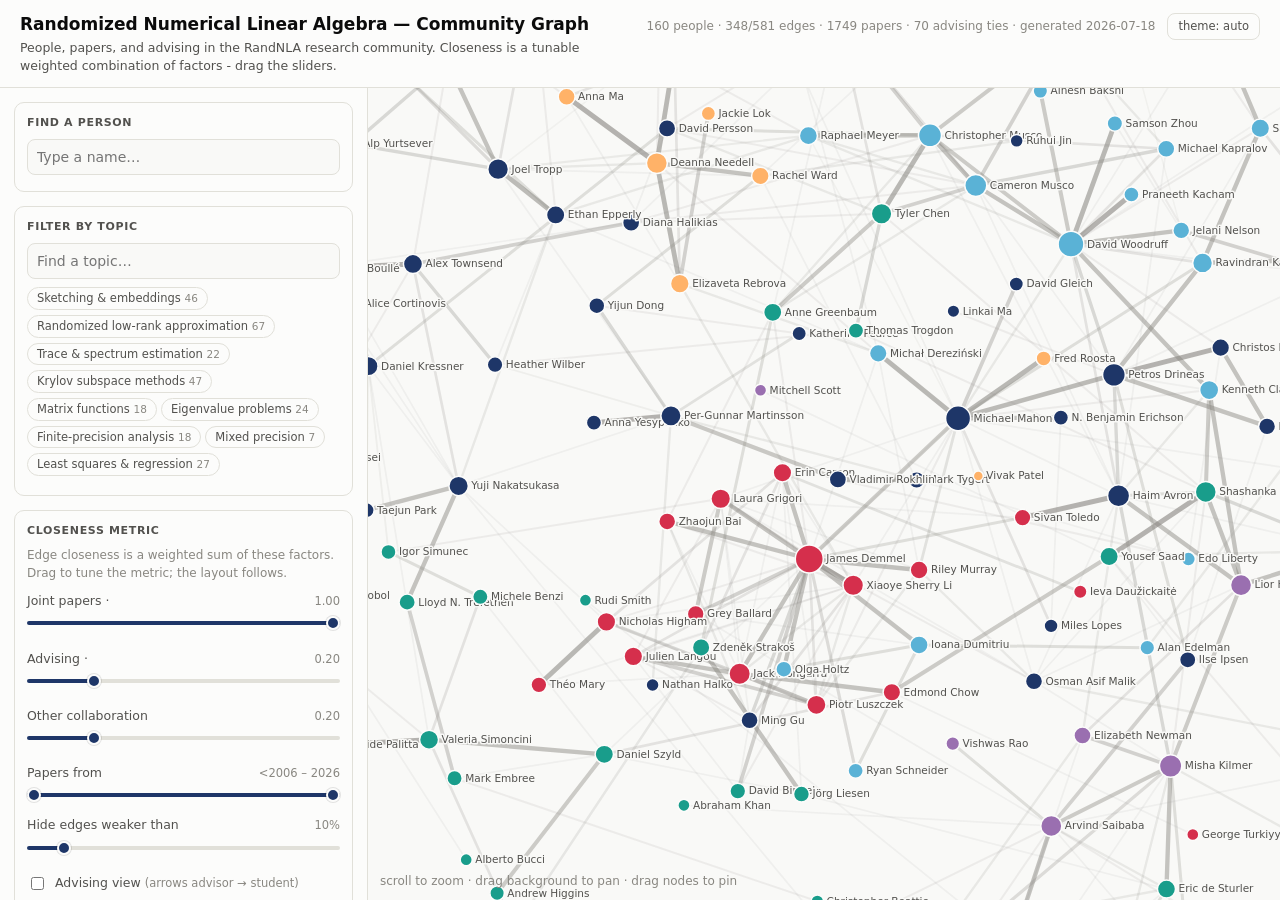
==== docs/index.html @ 8b6e8620 "Restructure for GitHub Pages: site/ -> docs/, commit generated data.js Pages serves docs/ on main; d" ====
<!DOCTYPE html>
<html lang="en">
<head>
<meta charset="utf-8">
<meta name="viewport" content="width=device-width, initial-scale=1">
<title>RandNLA Community Graph</title>
<link rel="icon" href="data:image/svg+xml,%3Csvg xmlns='http://www.w3.org/2000/svg' viewBox='0 0 100 100'%3E%3Ctext y='.9em' font-size='90'%3E%F0%9F%95%B8%3C/text%3E%3C/svg%3E">
<link rel="stylesheet" href="style.css">
<script>
  // apply the stored theme before first paint to avoid a flash
  const t = localStorage.getItem("nla-theme");
  if (t === "light" || t === "dark") document.documentElement.dataset.theme = t;
</script>
</head>
<body>
<div id="layout">
  <header id="topbar">
    <div>
      <h1 id="title">Community Graph</h1>
      <p id="subtitle"></p>
    </div>
    <div id="topbar-right">
      <div id="stats" class="muted"></div>
      <button id="theme-toggle" class="ghost-btn"></button>
    </div>
  </header>

  <aside id="sidebar">
    <div id="sidebar-close-row">
      <button id="sidebar-close" class="ghost-btn">Done — show the graph</button>
    </div>
    <section class="panel">
      <label class="panel-heading" for="search">Find a person</label>
      <input id="search" type="search" placeholder="Type a name…" autocomplete="off">
      <div id="search-results"></div>
    </section>

    <section class="panel">
      <label class="panel-heading" for="topic-search">Filter by topic</label>
      <input id="topic-search" type="search" autocomplete="off"
             placeholder="Find a topic…">
      <div id="topic-chips"></div>
      <div id="topic-count" class="hint" style="margin:6px 0 0"></div>
      <button id="topic-clear" class="ghost-btn" style="margin-top:8px" hidden>Clear topics</button>
    </section>

    <section class="panel">
      <h2 class="panel-heading">Closeness metric</h2>
      <p class="hint">Edge closeness is a weighted sum of these factors.
        Drag to tune the metric; the layout follows.</p>
      <div id="weight-sliders"></div>
      <div class="slider-row" id="years-row">
        <div class="slider-label">
          <span>Papers from</span>
          <span class="slider-value" id="years-value"></span>
        </div>
        <div class="dual-range">
          <div class="track"></div>
          <div class="track-fill" id="years-fill"></div>
          <input id="year-start" type="range" aria-label="First year">
          <input id="year-stop" type="range" aria-label="Last year">
        </div>
      </div>
      <div class="slider-row" id="threshold-row">
        <div class="slider-label">
          <span>Hide edges weaker than</span>
          <span class="slider-value" id="threshold-value">10%</span>
        </div>
        <input id="threshold" type="range" min="0" max="1" step="0.01" value="0.1">
      </div>
      <label class="check-row">
        <input type="checkbox" id="advising-toggle">
        <span>Advising view <span class="hint-inline">(arrows advisor → student)</span></span>
      </label>
      <button id="reset-weights" class="ghost-btn">Reset weights</button>
    </section>

    <section class="panel">
      <h2 class="panel-heading">Groups</h2>
      <p class="hint">Click a group to fade the others.</p>
      <div id="legend"></div>
    </section>

    <section class="panel">
      <details id="people-list-details">
        <summary class="panel-heading">All people</summary>
        <div id="people-list"></div>
      </details>
    </section>

    <p id="disclaimer" class="hint">
      This visualization was generated with Claude (Anthropic). The data —
      people, papers, advising relations, photos, and topic tags — was
      collected and curated by AI from public sources (DBLP, Google Scholar,
      homepages, workshop pages) and may contain errors or omissions.
      Closeness reflects tracked papers only. Don't cite it; verify against
      primary sources, and send corrections to the YAML files in
      <code>data/</code>.
    </p>
  </aside>

  <main id="graph-wrap">
    <svg id="graph" role="img" aria-label="Force-directed graph of the research community"></svg>
    <div id="tooltip" hidden></div>
    <div id="zoom-hint" class="muted">scroll to zoom · drag background to pan · drag nodes to pin</div>
    <button id="sidebar-open">Search &amp; filters</button>
  </main>

  <aside id="details" hidden>
    <button id="details-close" aria-label="Close details">×</button>
    <div id="details-body"></div>
  </aside>
</div>

<script src="lib/d3.v7.min.js"></script>
<script src="data.js"></script>
<script src="app.js"></script>
</body>
</html>
---- docs/style.css ----
/* Palette tokens (validated light + dark, see README). */
:root {
  color-scheme: light;
  --surface-1: #fcfcfb;
  --page: #f9f9f7;
  --text-primary: #0b0b0b;
  --text-secondary: #52514e;
  --muted: #898781;
  --hairline: #e1e0d9;
  --border: rgba(11, 11, 11, 0.10);
  --accent: #1e3668;
  /* user palette C1-C5 + derived companion purple for the 6th group */
  --series-1: #1e3668;
  --series-2: #199d8b;
  --series-3: #d52f4c;
  --series-4: #5ab2d6;
  --series-5: #ffb268;
  --series-6: #9a6fb0;
  --edge: #898781;
}
/* dark values apply from the OS setting unless the toggle forces light,
   and always when the toggle forces dark */
@media (prefers-color-scheme: dark) {
  :root:not([data-theme="light"]) {
    color-scheme: dark;
    --surface-1: #1a1a19;
    --page: #0d0d0d;
    --text-primary: #ffffff;
    --text-secondary: #c3c2b7;
    --muted: #898781;
    --hairline: #2c2c2a;
    --border: rgba(255, 255, 255, 0.10);
    --accent: #5ab2d6;
    /* user palette stepped for the dark surface (navy brightened) */
    --series-1: #4a72c8;
    --series-2: #199d8b;
    --series-3: #d52f4c;
    --series-4: #5ab2d6;
    --series-5: #ffb268;
    --series-6: #a982c8;
  }
}
:root[data-theme="dark"] {
  color-scheme: dark;
  --surface-1: #1a1a19;
  --page: #0d0d0d;
  --text-primary: #ffffff;
  --text-secondary: #c3c2b7;
  --muted: #898781;
  --hairline: #2c2c2a;
  --border: rgba(255, 255, 255, 0.10);
  --accent: #5ab2d6;
  --series-1: #4a72c8;
  --series-2: #199d8b;
  --series-3: #d52f4c;
  --series-4: #5ab2d6;
  --series-5: #ffb268;
  --series-6: #a982c8;
}

* { box-sizing: border-box; }

html, body {
  margin: 0;
  height: 100%;
  background: var(--page);
  color: var(--text-primary);
  font: 14px/1.45 system-ui, -apple-system, "Segoe UI", sans-serif;
}

#layout {
  display: grid;
  grid-template-columns: 368px 1fr;
  grid-template-rows: auto 1fr;
  grid-template-areas: "topbar topbar" "sidebar graph";
  height: 100%;
}

/* ---- top bar ---- */
#topbar {
  grid-area: topbar;
  display: flex;
  justify-content: space-between;
  align-items: baseline;
  gap: 16px;
  padding: 12px 20px;
  border-bottom: 1px solid var(--hairline);
  background: var(--surface-1);
}
#topbar h1 { margin: 0; font-size: 17px; font-weight: 650; }
#topbar-right { display: flex; align-items: center; gap: 12px; flex: none; }
#theme-toggle { width: auto; padding: 4px 10px; font-size: 11.5px; white-space: nowrap; }
#subtitle { margin: 2px 0 0; font-size: 12.5px; color: var(--text-secondary); max-width: 72ch; }
.muted { color: var(--muted); font-size: 12px; }

/* ---- sidebar ---- */
#sidebar {
  grid-area: sidebar;
  overflow-y: auto;
  padding: 14px;
  border-right: 1px solid var(--hairline);
  background: var(--surface-1);
  display: flex;
  flex-direction: column;
  gap: 14px;
}
.panel { border: 1px solid var(--hairline); border-radius: 10px; padding: 12px; }
.panel-heading {
  display: block;
  margin: 0 0 8px;
  font-size: 11px;
  font-weight: 650;
  letter-spacing: 0.06em;
  text-transform: uppercase;
  color: var(--text-secondary);
}
details > .panel-heading, summary.panel-heading { cursor: pointer; margin-bottom: 0; }
details[open] > summary.panel-heading { margin-bottom: 8px; }
.hint { margin: 0 0 10px; font-size: 12px; color: var(--muted); }
#disclaimer { margin: 0; padding: 0 4px 8px; font-size: 11px; line-height: 1.5; }
#disclaimer code { font-size: 10.5px; }

/* search */
#search, #topic-search {
  width: 100%;
  padding: 7px 9px;
  border: 1px solid var(--hairline);
  border-radius: 8px;
  background: var(--page);
  color: var(--text-primary);
  font: inherit;
}
#search:focus, #topic-search:focus { outline: 2px solid var(--accent); outline-offset: 1px; }
#search-results { margin-top: 4px; }
.search-hit {
  display: block;
  width: 100%;
  text-align: left;
  padding: 5px 8px;
  border: 0;
  border-radius: 6px;
  background: none;
  color: var(--text-primary);
  font: inherit;
  cursor: pointer;
}
.search-hit:hover { background: var(--hairline); }
.search-hit .aff { color: var(--muted); font-size: 11.5px; }

/* sliders */
.slider-row { margin-bottom: 10px; }
.slider-label {
  display: flex;
  justify-content: space-between;
  align-items: baseline;
  font-size: 12.5px;
  color: var(--text-secondary);
}
.slider-label .fname { cursor: help; }
.slider-value {
  font-variant-numeric: tabular-nums;
  color: var(--muted);
  font-size: 11.5px;
}
/* single sliders share the dual-range look: 4px track, round accent thumb,
   filled progress (via the --fill custom property set from JS) */
input[type="range"]:not(.dual-range input) {
  width: 100%;
  height: 22px;
  margin: 2px 0 0;
  -webkit-appearance: none;
  appearance: none;
  background: none;
}
input[type="range"]:not(.dual-range input)::-webkit-slider-runnable-track {
  height: 4px;
  border-radius: 2px;
  background: linear-gradient(to right,
    var(--accent) var(--fill, 0%), var(--hairline) var(--fill, 0%));
}
input[type="range"]:not(.dual-range input)::-webkit-slider-thumb {
  -webkit-appearance: none;
  appearance: none;
  width: 14px; height: 14px; margin-top: -5px; border-radius: 50%;
  background: var(--accent); border: 2px solid var(--surface-1);
  box-shadow: 0 0 0 1px var(--border); cursor: pointer;
}
input[type="range"]:not(.dual-range input)::-moz-range-track {
  height: 4px; border-radius: 2px; background: var(--hairline);
}
input[type="range"]:not(.dual-range input)::-moz-range-progress {
  height: 4px; border-radius: 2px; background: var(--accent);
}
input[type="range"]:not(.dual-range input)::-moz-range-thumb {
  width: 12px; height: 12px; border-radius: 50%;
  background: var(--accent); border: 2px solid var(--surface-1);
  box-shadow: 0 0 0 1px var(--border); cursor: pointer;
}

/* dual-thumb range: two overlaid inputs on one visual track */
.dual-range { position: relative; height: 22px; margin-top: 2px; }
.dual-range .track, .dual-range .track-fill {
  position: absolute; top: 50%; height: 4px; transform: translateY(-50%);
  border-radius: 2px; pointer-events: none;
}
.dual-range .track { left: 0; right: 0; background: var(--hairline); }
.dual-range .track-fill { background: var(--accent); }
.dual-range input[type="range"] {
  position: absolute; inset: 0; width: 100%; height: 100%; margin: 0;
  -webkit-appearance: none; appearance: none; background: none;
  pointer-events: none;
}
.dual-range input[type="range"]::-webkit-slider-runnable-track {
  background: transparent; height: 100%;
}
.dual-range input[type="range"]::-webkit-slider-thumb {
  -webkit-appearance: none; appearance: none; pointer-events: auto;
  width: 14px; height: 14px; margin-top: 4px; border-radius: 50%;
  background: var(--accent); border: 2px solid var(--surface-1);
  box-shadow: 0 0 0 1px var(--border); cursor: pointer;
}
.dual-range input[type="range"]::-moz-range-track { background: transparent; }
.dual-range input[type="range"]::-moz-range-thumb {
  pointer-events: auto; width: 12px; height: 12px; border-radius: 50%;
  background: var(--accent); border: 2px solid var(--surface-1);
  box-shadow: 0 0 0 1px var(--border); cursor: pointer;
}
.ghost-btn {
  width: 100%;
  padding: 6px;
  border: 1px solid var(--hairline);
  border-radius: 8px;
  background: none;
  color: var(--text-secondary);
  font: inherit;
  font-size: 12.5px;
  cursor: pointer;
}
.ghost-btn:hover { background: var(--hairline); }

/* legend */
.legend-row {
  display: flex;
  align-items: center;
  gap: 8px;
  width: 100%;
  padding: 5px 6px;
  border: 0;
  border-radius: 6px;
  background: none;
  color: var(--text-primary);
  font: inherit;
  font-size: 13px;
  cursor: pointer;
  text-align: left;
}
.legend-row:hover { background: var(--hairline); }
.legend-row.dimmed { opacity: 0.35; }
.swatch {
  width: 12px; height: 12px;
  border-radius: 50%;
  border: 1.5px solid var(--surface-1);
  box-shadow: 0 0 0 1px var(--border);
  flex: none;
}
.legend-count { margin-left: auto; color: var(--muted); font-size: 11.5px; }

/* people list (table view) */
#people-list { max-height: 320px; overflow-y: auto; }
.person-row {
  display: flex;
  align-items: baseline;
  gap: 7px;
  width: 100%;
  padding: 4px 6px;
  border: 0;
  border-radius: 6px;
  background: none;
  color: var(--text-primary);
  font: inherit;
  font-size: 12.5px;
  cursor: pointer;
  text-align: left;
}
.person-row:hover { background: var(--hairline); }
.person-row .swatch { width: 9px; height: 9px; align-self: center; }
.person-row .aff { color: var(--muted); font-size: 11px; margin-left: auto; text-align: right; }

/* ---- graph ---- */
#graph-wrap { grid-area: graph; position: relative; overflow: hidden; }
#graph { width: 100%; height: 100%; display: block; background: var(--page); cursor: grab; }
#graph:active { cursor: grabbing; }
#zoom-hint { position: absolute; left: 12px; bottom: 10px; pointer-events: none; }

.node circle {
  stroke: var(--surface-1);
  stroke-width: 1.5px;
  cursor: pointer;
}
.node text {
  font-size: 10.5px;
  fill: var(--text-secondary);
  paint-order: stroke;
  stroke: var(--page);
  stroke-width: 3px;
  stroke-linejoin: round;
  pointer-events: none;
}
.node.selected circle { stroke: var(--text-primary); stroke-width: 2.5px; }
.node.pinned circle { stroke-dasharray: 2 1.5; }

.link { stroke: var(--edge); stroke-linecap: round; }
.link-hit { stroke: transparent; stroke-width: 12px; cursor: pointer; }
.link.selected { stroke: var(--text-primary); }

.faded { opacity: 0.12; }

/* ---- tooltip ---- */
#tooltip {
  position: absolute;
  pointer-events: none;
  background: var(--surface-1);
  border: 1px solid var(--hairline);
  border-radius: 8px;
  box-shadow: 0 4px 14px rgba(0, 0, 0, 0.12);
  padding: 7px 10px;
  font-size: 12.5px;
  max-width: 260px;
  z-index: 10;
}
#tooltip .tt-title { font-weight: 600; }
#tooltip .tt-sub { color: var(--text-secondary); font-size: 11.5px; }

/* ---- details panel ---- */
#details {
  position: absolute;
  top: calc(49px + 12px);
  right: 12px;
  width: 330px;
  max-height: calc(100% - 49px - 24px);
  overflow-y: auto;
  background: var(--surface-1);
  border: 1px solid var(--hairline);
  border-radius: 12px;
  box-shadow: 0 8px 28px rgba(0, 0, 0, 0.14);
  padding: 16px;
  z-index: 5;
}
#details-close {
  position: absolute;
  top: 8px; right: 10px;
  border: 0;
  background: none;
  color: var(--muted);
  font-size: 18px;
  cursor: pointer;
  line-height: 1;
  padding: 4px;
}
#details-close:hover { color: var(--text-primary); }
#details h2 { margin: 0 0 2px; font-size: 16px; }
#details h3 {
  margin: 14px 0 6px;
  font-size: 11px;
  font-weight: 650;
  letter-spacing: 0.06em;
  text-transform: uppercase;
  color: var(--text-secondary);
}
#details .aff { color: var(--text-secondary); font-size: 13px; }
#details a { color: var(--accent); text-decoration: none; }
#details a:hover { text-decoration: underline; }
#details .chip {
  display: inline-block;
  padding: 1px 8px;
  border: 1px solid var(--hairline);
  border-radius: 999px;
  font-size: 11.5px;
  color: var(--text-secondary);
  margin: 2px 3px 0 0;
}
#details .notes { font-size: 13px; color: var(--text-primary); margin: 6px 0 0; white-space: pre-wrap; }
.conn-row {
  display: flex;
  align-items: center;
  gap: 8px;
  width: 100%;
  padding: 5px 6px;
  border: 0;
  border-radius: 6px;
  background: none;
  color: var(--text-primary);
  font: inherit;
  font-size: 13px;
  cursor: pointer;
  text-align: left;
}
.conn-row:hover { background: var(--hairline); }
.conn-bar-wrap { margin-left: auto; width: 64px; height: 4px; border-radius: 2px; background: var(--hairline); flex: none; }
.conn-bar { display: block; height: 100%; border-radius: 2px; background: var(--accent); }

/* photo, advising, papers */
#details .photo {
  float: right;
  width: 78px;
  height: 78px;
  object-fit: cover;
  border-radius: 10px;
  border: 1px solid var(--hairline);
  margin: 0 0 8px 10px;
}
#details ul.plain { list-style: none; margin: 4px 0; padding: 0; }
#details ul.plain li { padding: 2px 0; }
#details ul.papers { margin: 4px 0; padding-left: 18px; font-size: 12.5px; }
#details ul.papers li { margin-bottom: 7px; }
.paper-authors { color: var(--muted); font-size: 11.5px; }
.paper-authors a { color: var(--text-secondary); }

.check-row {
  display: flex;
  align-items: center;
  gap: 8px;
  font-size: 12.5px;
  color: var(--text-secondary);
  margin: 2px 0 10px;
  cursor: pointer;
}
.check-row input { accent-color: var(--accent); }

/* topic filter chips */
#topic-chips { margin-top: 8px; max-height: 190px; overflow-y: auto; }
.topic-chip {
  display: inline-block;
  margin: 0 4px 5px 0;
  padding: 2px 9px;
  border: 1px solid var(--hairline);
  border-radius: 999px;
  background: none;
  color: var(--text-secondary);
  font: inherit;
  font-size: 11.5px;
  cursor: pointer;
}
.topic-chip:hover { background: var(--hairline); }
.topic-chip.on {
  border-color: var(--accent);
  background: color-mix(in srgb, var(--accent) 14%, transparent);
  color: var(--text-primary);
}
.chip-count { color: var(--muted); font-size: 10.5px; }
.hint-inline { color: var(--muted); font-size: 11.5px; }

.link.advising { stroke: var(--accent); }
.link.subthreshold { stroke-dasharray: 4 3; }

/* factor table in edge details */
.factor-table { width: 100%; border-collapse: collapse; font-size: 12.5px; }
.factor-table td, .factor-table th {
  padding: 4px 6px;
  border-bottom: 1px solid var(--hairline);
  text-align: left;
}
.factor-table th { color: var(--text-secondary); font-weight: 600; font-size: 11.5px; }
.factor-table td.num { text-align: right; font-variant-numeric: tabular-nums; white-space: nowrap; }
.factor-table tr.zero td { color: var(--muted); }
.factor-table tfoot td { font-weight: 650; border-bottom: 0; }

/* ---- mobile (kept last so it overrides the desktop rules above) ---- */
#sidebar-close-row { display: none; }
#sidebar-open { display: none; }

@media (max-width: 720px) {
  #layout {
    grid-template-columns: 1fr;
    grid-template-areas: "topbar" "graph";
  }
  #subtitle, #stats, #zoom-hint { display: none; }
  #topbar { padding: 10px 14px; }

  /* sidebar becomes a full-screen slide-up sheet */
  #sidebar {
    position: fixed;
    inset: 0;
    z-index: 40;
    border-right: 0;
    transform: translateY(100%);
    transition: transform 0.25s ease;
    padding-bottom: 32px;
  }
  #sidebar.open { transform: translateY(0); }
  #sidebar-close-row {
    display: block;
    position: sticky;
    top: -14px;
    margin: -14px -14px 0;
    padding: 12px 14px;
    background: var(--surface-1);
    border-bottom: 1px solid var(--hairline);
    z-index: 1;
  }

  #sidebar-open {
    display: block;
    position: fixed;
    left: 50%;
    transform: translateX(-50%);
    bottom: 16px;
    z-index: 30;
    padding: 11px 20px;
    border: 0;
    border-radius: 999px;
    background: var(--accent);
    color: #fff;
    font: inherit;
    font-size: 14px;
    box-shadow: 0 6px 18px rgba(0, 0, 0, 0.25);
    cursor: pointer;
  }

  /* details panel becomes a bottom sheet, above the fab */
  #details {
    top: auto;
    left: 10px;
    right: 10px;
    bottom: 10px;
    width: auto;
    max-height: 62%;
    z-index: 35;
  }
  #topic-chips { max-height: none; }
  #people-list { max-height: none; }
}
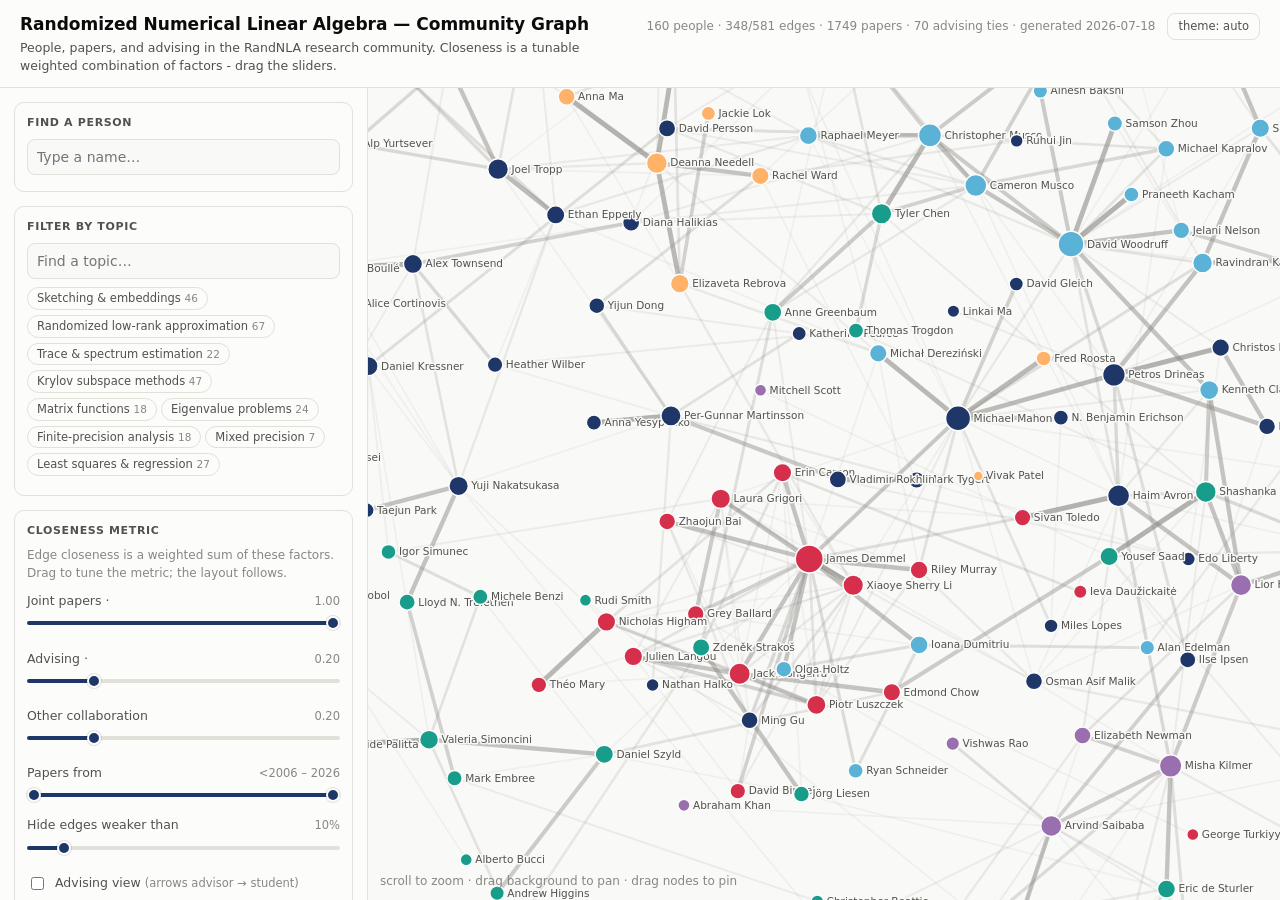
==== commit 9c1b2366: "Louvain communities: detected-community coloring mode + 12 area relabels tools/cluster_communities.p" ====
--- a/docs/index.html
+++ b/docs/index.html
@@ -77,6 +77,10 @@
 
     <section class="panel">
       <h2 class="panel-heading">Groups</h2>
+      <div id="group-mode" class="mode-row">
+        <label><input type="radio" name="group-mode" value="area" checked> Research area</label>
+        <label><input type="radio" name="group-mode" value="community"> Collaboration community</label>
+      </div>
       <p class="hint">Click a group to fade the others.</p>
       <div id="legend"></div>
     </section>
--- a/docs/style.css
+++ b/docs/style.css
@@ -16,6 +16,8 @@
   --series-4: #5ab2d6;
   --series-5: #ffb268;
   --series-6: #9a6fb0;
+  --series-7: #8c5e2a;
+  --series-8: #6b7f99;
   --edge: #898781;
 }
 /* dark values apply from the OS setting unless the toggle forces light,
@@ -38,6 +40,8 @@
     --series-4: #5ab2d6;
     --series-5: #ffb268;
     --series-6: #a982c8;
+    --series-7: #b07a45;
+    --series-8: #8fa1bd;
   }
 }
 :root[data-theme="dark"] {
@@ -56,6 +60,8 @@
   --series-4: #5ab2d6;
   --series-5: #ffb268;
   --series-6: #a982c8;
+  --series-7: #b07a45;
+  --series-8: #8fa1bd;
 }
 
 * { box-sizing: border-box; }
@@ -530,3 +536,8 @@
   #topic-chips { max-height: none; }
   #people-list { max-height: none; }
 }
+
+/* group-mode radio row */
+.mode-row { display: flex; flex-direction: column; gap: 3px; margin: 0 0 8px; font-size: 12.5px; color: var(--text-secondary); }
+.mode-row label { display: flex; align-items: center; gap: 6px; cursor: pointer; }
+.mode-row input { accent-color: var(--accent); }
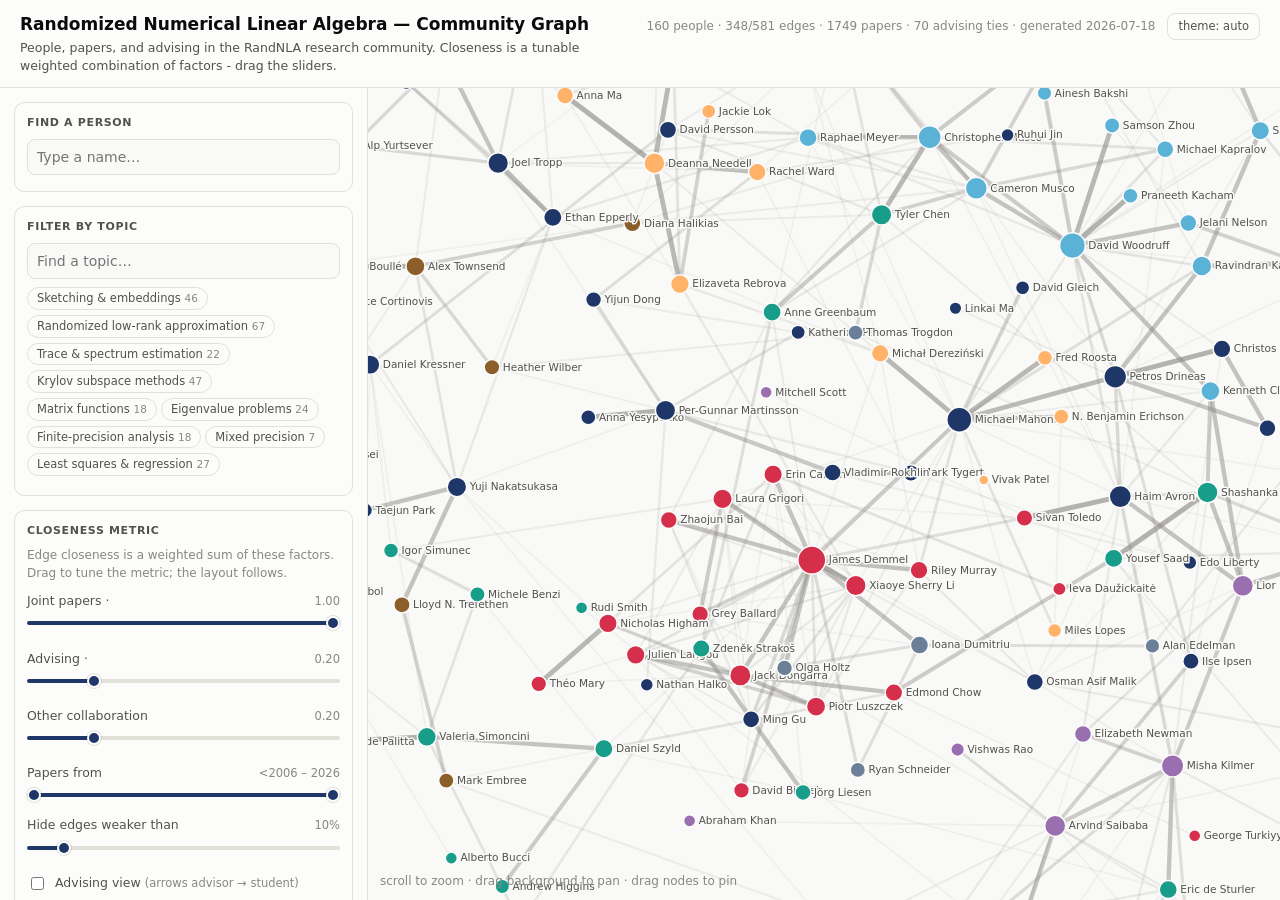
==== commit 4f3a524d: "Redesign areas: 8 groups, full relabel; remove community toggle New taxonomy: randomized matrix algo" ====
--- a/docs/index.html
+++ b/docs/index.html
@@ -77,10 +77,6 @@
 
     <section class="panel">
       <h2 class="panel-heading">Groups</h2>
-      <div id="group-mode" class="mode-row">
-        <label><input type="radio" name="group-mode" value="area" checked> Research area</label>
-        <label><input type="radio" name="group-mode" value="community"> Collaboration community</label>
-      </div>
       <p class="hint">Click a group to fade the others.</p>
       <div id="legend"></div>
     </section>
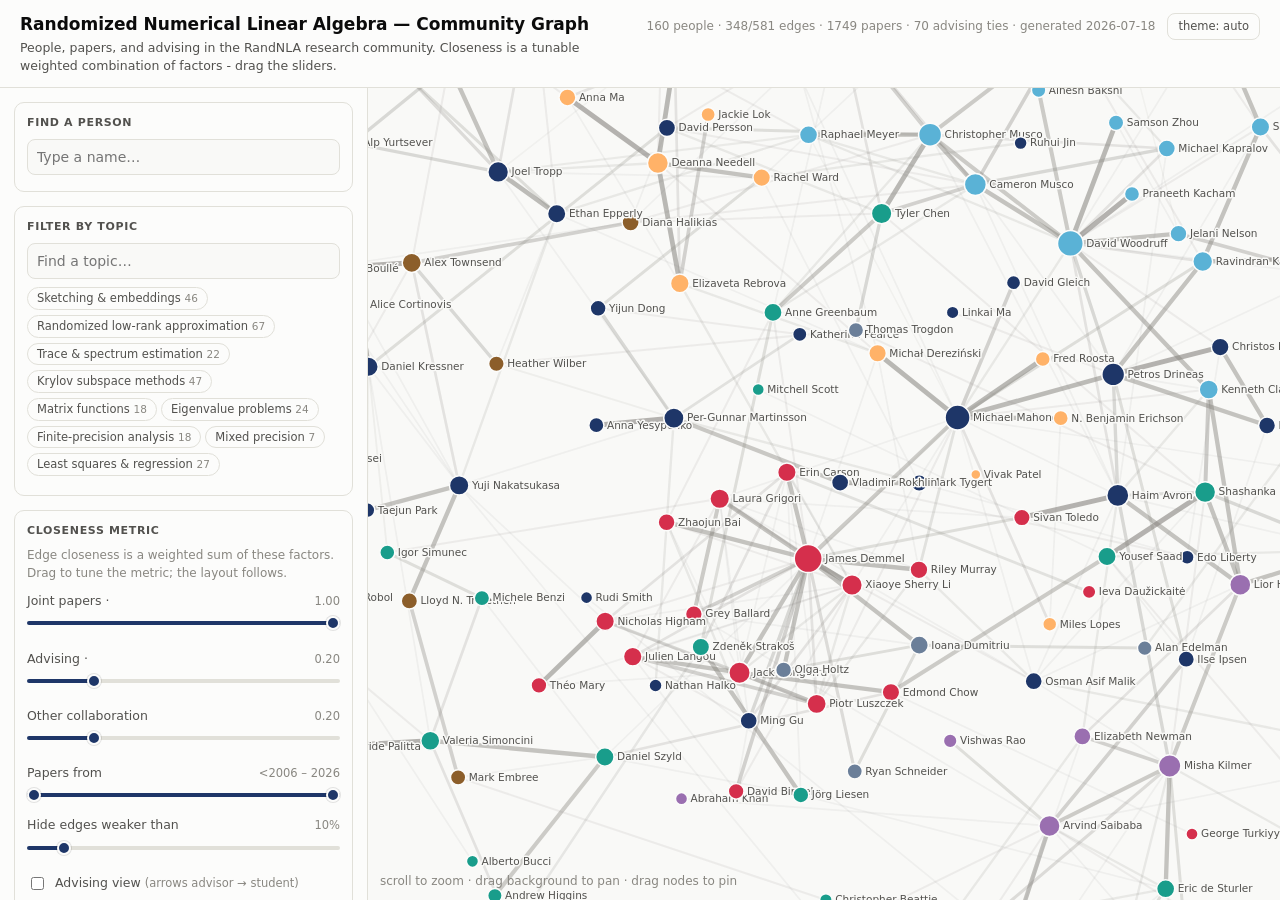
==== commit 36b8c6dd: "Add GoatCounter analytics snippet Co-Authored-By: Claude Fable 5 <noreply@anthropic.com> Claude-Sess" ====
--- a/docs/index.html
+++ b/docs/index.html
@@ -115,5 +115,12 @@
 <script src="lib/d3.v7.min.js"></script>
 <script src="data.js"></script>
 <script src="app.js"></script>
+<script>
+    window.goatcounter = {
+        path: function(p) { return location.host + p }
+    }
+</script>
+<script data-goatcounter="https://tchen01.goatcounter.com/count"
+        async src="//gc.zgo.at/count.js"></script>
 </body>
 </html>
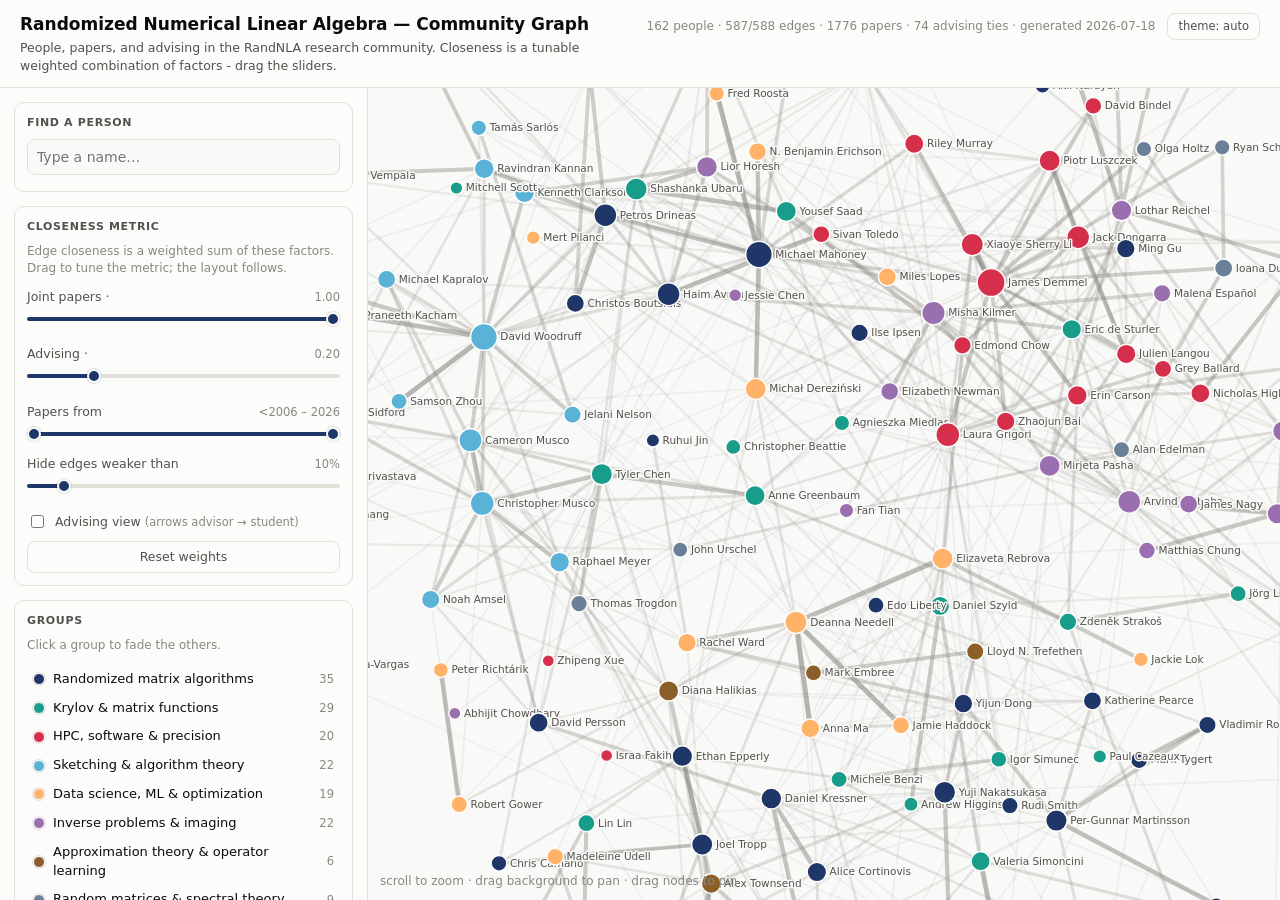
==== commit 94801c88: "Bonus genetic-similarity factor, loading state, and QoL polish - 'Bonus closeness metric' panel belo" ====
--- a/docs/index.html
+++ b/docs/index.html
@@ -13,7 +13,11 @@
 </script>
 </head>
 <body>
-<div id="layout">
+<div id="loader" aria-live="polite">
+  <div class="spinner" aria-hidden="true"></div>
+  <div>Loading the community graph…</div>
+</div>
+<div id="layout" class="booting">
   <header id="topbar">
     <div>
       <h1 id="title">Community Graph</h1>
@@ -33,15 +37,6 @@
       <label class="panel-heading" for="search">Find a person</label>
       <input id="search" type="search" placeholder="Type a name…" autocomplete="off">
       <div id="search-results"></div>
-    </section>
-
-    <section class="panel">
-      <label class="panel-heading" for="topic-search">Filter by topic</label>
-      <input id="topic-search" type="search" autocomplete="off"
-             placeholder="Find a topic…">
-      <div id="topic-chips"></div>
-      <div id="topic-count" class="hint" style="margin:6px 0 0"></div>
-      <button id="topic-clear" class="ghost-btn" style="margin-top:8px" hidden>Clear topics</button>
     </section>
 
     <section class="panel">
@@ -82,6 +77,15 @@
     </section>
 
     <section class="panel">
+      <label class="panel-heading" for="topic-search">Filter by topic</label>
+      <input id="topic-search" type="search" autocomplete="off"
+             placeholder="Find a topic…">
+      <div id="topic-chips"></div>
+      <div id="topic-count" class="hint" style="margin:6px 0 0"></div>
+      <button id="topic-clear" class="ghost-btn" style="margin-top:8px" hidden>Clear topics</button>
+    </section>
+
+    <section class="panel">
       <details id="people-list-details">
         <summary class="panel-heading">All people</summary>
         <div id="people-list"></div>
@@ -97,6 +101,11 @@
       primary sources, and send corrections to the YAML files in
       <code>data/</code>.
     </p>
+
+    <section class="panel" id="bonus-panel" hidden>
+      <h2 class="panel-heading">Bonus closeness metric</h2>
+      <div id="bonus-sliders"></div>
+    </section>
   </aside>
 
   <main id="graph-wrap">
@@ -113,7 +122,6 @@
 </div>
 
 <script src="lib/d3.v7.min.js"></script>
-<script src="data.js"></script>
 <script src="app.js"></script>
 <script>
     window.goatcounter = {
--- a/docs/style.css
+++ b/docs/style.css
@@ -99,6 +99,46 @@
 #subtitle { margin: 2px 0 0; font-size: 12.5px; color: var(--text-secondary); max-width: 72ch; }
 .muted { color: var(--muted); font-size: 12px; }
 
+/* ---- loading state ---- */
+/* the whole layout stays hidden until the app finishes building, so nothing
+   pops in piecemeal; the loader paints immediately from static HTML/CSS */
+#layout.booting { visibility: hidden; }
+#loader {
+  position: fixed;
+  inset: 0;
+  display: flex;
+  flex-direction: column;
+  align-items: center;
+  justify-content: center;
+  gap: 14px;
+  background: var(--page);
+  color: var(--muted);
+  font-size: 13px;
+  z-index: 100;
+}
+#loader .spinner {
+  width: 34px;
+  height: 34px;
+  border-radius: 50%;
+  border: 3px solid var(--hairline);
+  border-top-color: var(--accent);
+  animation: spin 0.9s linear infinite;
+  will-change: transform; /* own compositor layer: keeps spinning while JS blocks */
+}
+@keyframes spin { to { transform: rotate(360deg); } }
+@keyframes pulse { 50% { opacity: 0.35; } }
+@media (prefers-reduced-motion: reduce) {
+  /* no rotation: a plain square box pulsing gently */
+  #loader .spinner {
+    width: 26px;
+    height: 26px;
+    border: 0;
+    border-radius: 3px;
+    background: var(--accent);
+    animation: pulse 1.6s ease-in-out infinite;
+  }
+}
+
 /* ---- sidebar ---- */
 #sidebar {
   grid-area: sidebar;
